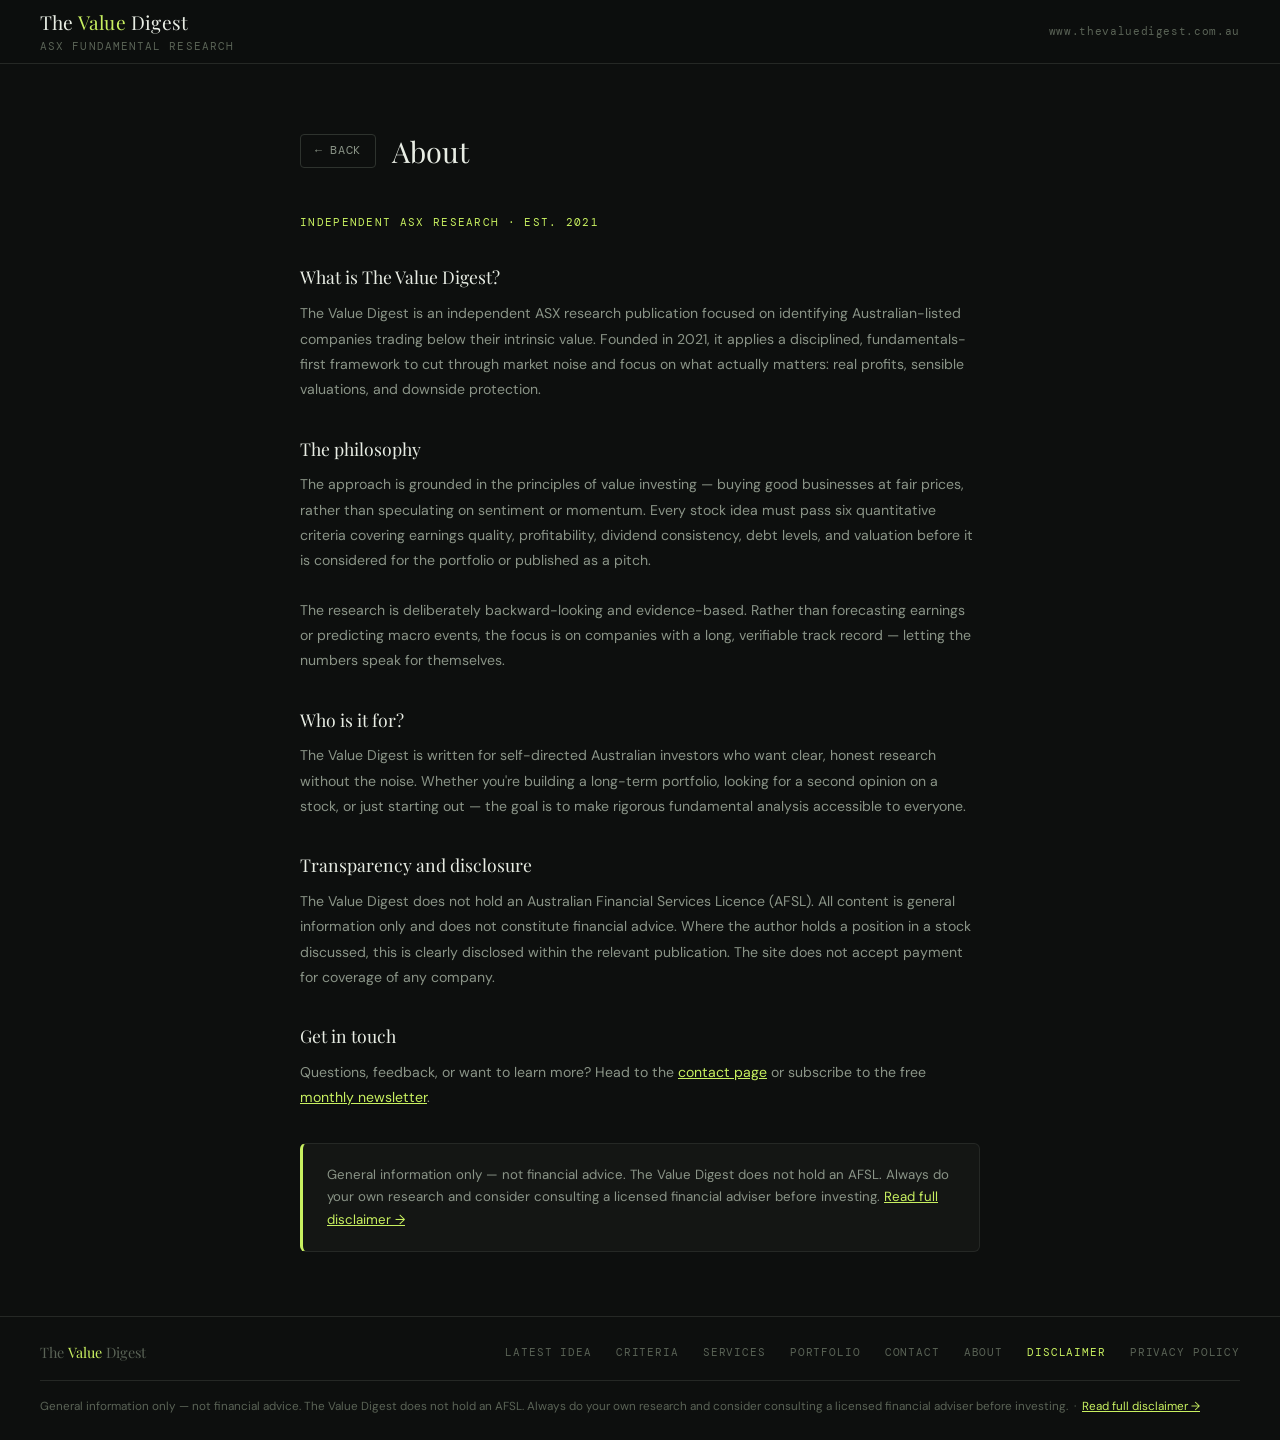
==== about.html @ a570417e "Add files via upload" ====
<!DOCTYPE html>
<html lang="en">
<head>
<meta charset="UTF-8">
<meta name="viewport" content="width=device-width, initial-scale=1.0">
<title>About | The Value Digest</title>
<meta name="description" content="About The Value Digest — independent ASX fundamental research built on a disciplined, evidence-based value investing philosophy for Australian equities.">
<link href="https://fonts.googleapis.com/css2?family=Playfair+Display:wght@400;500;700&family=DM+Sans:wght@300;400;500&family=DM+Mono:wght@400;500&display=swap" rel="stylesheet">
<link rel="stylesheet" href="styles.css">
<!-- Google AdSense -->
<script async src="https://pagead2.googlesyndication.com/pagead/js/adsbygoogle.js?client=ca-pub-3006809246984518" crossorigin="anonymous"></script>
</head>
<body>

<!-- NAV -->
<nav>
  <div>
    <a href="index.html" class="nav-logo">The <span>Value</span> Digest</a>
    <div class="nav-tagline">ASX Fundamental Research</div>
  </div>
  <div style="font-family: var(--mono); font-size: 0.68rem; color: var(--text3); letter-spacing: 0.06em;">
    www.thevaluedigest.com.au
  </div>
</nav>

<!-- MAIN -->
<main>
  <div class="page-wrap" style="max-width: 680px;">
    <div class="page-header">
      <a class="back-btn" href="index.html">← Back</a>
      <div class="page-title">About</div>
    </div>

    <div style="font-family:var(--mono);font-size:0.68rem;color:var(--accent);text-transform:uppercase;letter-spacing:0.12em;margin-bottom:2rem;">Independent ASX Research · Est. 2021</div>

    <div class="policy-section">
      <h2>What is The Value Digest?</h2>
      <p>The Value Digest is an independent ASX research publication focused on identifying Australian-listed companies trading below their intrinsic value. Founded in 2021, it applies a disciplined, fundamentals-first framework to cut through market noise and focus on what actually matters: real profits, sensible valuations, and downside protection.</p>
    </div>

    <div class="policy-section">
      <h2>The philosophy</h2>
      <p>The approach is grounded in the principles of value investing — buying good businesses at fair prices, rather than speculating on sentiment or momentum. Every stock idea must pass six quantitative criteria covering earnings quality, profitability, dividend consistency, debt levels, and valuation before it is considered for the portfolio or published as a pitch.</p>
      <br>
      <p>The research is deliberately backward-looking and evidence-based. Rather than forecasting earnings or predicting macro events, the focus is on companies with a long, verifiable track record — letting the numbers speak for themselves.</p>
    </div>

    <div class="policy-section">
      <h2>Who is it for?</h2>
      <p>The Value Digest is written for self-directed Australian investors who want clear, honest research without the noise. Whether you're building a long-term portfolio, looking for a second opinion on a stock, or just starting out — the goal is to make rigorous fundamental analysis accessible to everyone.</p>
    </div>

    <div class="policy-section">
      <h2>Transparency and disclosure</h2>
      <p>The Value Digest does not hold an Australian Financial Services Licence (AFSL). All content is general information only and does not constitute financial advice. Where the author holds a position in a stock discussed, this is clearly disclosed within the relevant publication. The site does not accept payment for coverage of any company.</p>
    </div>

    <div class="policy-section">
      <h2>Get in touch</h2>
      <p>Questions, feedback, or want to learn more? Head to the <a href="contact.html" style="color:var(--accent);">contact page</a> or subscribe to the free <a href="services.html" style="color:var(--accent);">monthly newsletter</a>.</p>
    </div>

    <div class="criteria-note" style="margin-top:2rem;">
      General information only — not financial advice. The Value Digest does not hold an AFSL. Always do your own research and consider consulting a licensed financial adviser before investing. <a href="disclaimer.html" style="color:var(--accent);">Read full disclaimer →</a>
    </div>
  </div>
</main>

<!-- FOOTER -->
<footer>
  <div class="footer-logo">The <span>Value</span> Digest</div>
  <div class="footer-links">
    <a href="idea.html">Latest idea</a>
    <a href="criteria.html">Criteria</a>
    <a href="services.html">Services</a>
    <a href="portfolio.html">Portfolio</a>
    <a href="contact.html">Contact</a>
    <a href="about.html">About</a>
    <a href="disclaimer.html" style="color:var(--accent);">Disclaimer</a>
    <a href="privacy-policy.html">Privacy Policy</a>
  </div>
  <p class="footer-disclaimer">
    General information only — not financial advice. The Value Digest does not hold an AFSL. Always do your own research and consider consulting a licensed financial adviser before investing.
    &nbsp;·&nbsp; <a href="disclaimer.html" style="color:var(--accent); white-space:nowrap;">Read full disclaimer →</a>
  </p>
</footer>

</body>
</html>
---- styles.css ----
:root {
  --bg: #0d0f0e;
  --surface: #141614;
  --surface2: #1a1d1a;
  --border: #252825;
  --border2: #2e332e;
  --accent: #c8f060;
  --accent2: #9ac43a;
  --text: #e8ede4;
  --text2: #8a9487;
  --text3: #5a6356;
  --red: #e85555;
  --green: #5bbf7a;
  --amber: #f0a830;
  --serif: 'Playfair Display', Georgia, serif;
  --sans: 'DM Sans', sans-serif;
  --mono: 'DM Mono', monospace;
}
* { margin: 0; padding: 0; box-sizing: border-box; }
html { scroll-behavior: smooth; }
body { background: var(--bg); color: var(--text); font-family: var(--sans); font-size: 15px; line-height: 1.6; min-height: 100vh; display: flex; flex-direction: column; }

/* NAV */
nav {
  position: sticky; top: 0; z-index: 100;
  background: rgba(13,15,14,0.95);
  backdrop-filter: blur(12px);
  border-bottom: 1px solid var(--border);
  padding: 0 2.5rem;
  display: flex; align-items: center; justify-content: space-between;
  height: 64px;
}
.nav-logo { font-family: var(--serif); font-size: 1.2rem; color: var(--text); text-decoration: none; letter-spacing: 0.01em; }
.nav-logo span { color: var(--accent); }
.nav-tagline { font-family: var(--mono); font-size: 0.68rem; color: var(--text3); letter-spacing: 0.1em; text-transform: uppercase; }

/* MAIN */
main { flex: 1; display: flex; flex-direction: column; align-items: center; padding: 4rem 2rem; }
.page-wrap { width: 100%; max-width: 820px; }

/* HERO */
.hero { text-align: center; max-width: 680px; margin-bottom: 4rem; }
.hero-eyebrow {
  font-family: var(--mono); font-size: 0.72rem; color: var(--accent);
  letter-spacing: 0.14em; text-transform: uppercase;
  display: inline-flex; align-items: center; gap: 10px; margin-bottom: 1.5rem;
}
.hero-eyebrow::before, .hero-eyebrow::after { content: ''; display: block; width: 20px; height: 1px; background: var(--accent); }
.hero h1 { font-family: var(--serif); font-size: clamp(2.2rem, 5vw, 3.6rem); font-weight: 400; line-height: 1.15; margin-bottom: 1.25rem; }
.hero h1 em { color: var(--accent); font-style: italic; }
.hero-sub { font-size: 1rem; color: var(--text2); line-height: 1.8; max-width: 520px; margin: 0 auto 1.5rem; }
.hero-divider { width: 40px; height: 1px; background: var(--border2); margin: 0 auto 1.5rem; }
.hero-focus { display: flex; justify-content: center; gap: 1.5rem; flex-wrap: wrap; font-family: var(--mono); font-size: 0.72rem; color: var(--text3); letter-spacing: 0.06em; text-transform: uppercase; }
.hero-focus span { display: flex; align-items: center; gap: 6px; }
.hero-focus span::before { content: '▸'; color: var(--accent); }

/* NAV BUTTONS */
.nav-buttons { display: grid; grid-template-columns: repeat(3, 1fr); gap: 1rem; width: 100%; max-width: 780px; margin-bottom: 2.5rem; }
.nav-btn { background: var(--surface); border: 1px solid var(--border); border-radius: 6px; padding: 1.5rem 1.25rem; text-decoration: none; color: var(--text); display: flex; flex-direction: column; align-items: flex-start; gap: 0.5rem; transition: border-color 0.2s, background 0.2s, transform 0.15s; }
.nav-btn:hover { border-color: var(--accent); background: var(--surface2); transform: translateY(-2px); }
.nav-btn-icon { font-size: 1.3rem; margin-bottom: 0.25rem; }
.nav-btn-title { font-family: var(--serif); font-size: 1.05rem; font-weight: 400; }
.nav-btn-desc { font-size: 0.78rem; color: var(--text3); line-height: 1.5; }
.nav-btn-arrow { font-family: var(--mono); font-size: 0.75rem; color: var(--accent); margin-top: auto; padding-top: 0.5rem; }

/* PAGE HEADER */
.page-header { display: flex; align-items: center; gap: 1rem; margin-bottom: 2.5rem; }
.back-btn { background: none; border: 1px solid var(--border2); color: var(--text2); padding: 7px 14px; border-radius: 4px; text-decoration: none; display: inline-block; font-family: var(--mono); font-size: 0.72rem; letter-spacing: 0.06em; text-transform: uppercase; transition: all 0.2s; white-space: nowrap; }
.back-btn:hover { border-color: var(--accent); color: var(--accent); }
.page-title { font-family: var(--serif); font-size: 1.8rem; font-weight: 400; }

/* SHARED SECTION LABEL */
.section-label { font-family: var(--mono); font-size: 0.68rem; color: var(--text3); text-transform: uppercase; letter-spacing: 0.1em; margin-bottom: 0.85rem; margin-top: 1.75rem; }

/* INVESTMENT CRITERIA */
.criteria-intro { font-size: 0.9rem; color: var(--text2); line-height: 1.75; margin-bottom: 2rem; max-width: 580px; }
.philosophy-block { background: var(--surface); border: 1px solid var(--border); border-radius: 6px; padding: 1.25rem 1.5rem; margin-bottom: 2rem; border-left: 3px solid var(--border2); }
.philosophy-block .ph-label { font-family: var(--mono); font-size: 0.68rem; color: var(--text3); text-transform: uppercase; letter-spacing: 0.08em; margin-bottom: 0.75rem; }
.philosophy-block ul { list-style: none; display: grid; grid-template-columns: 1fr 1fr; gap: 6px 2rem; }
.philosophy-block ul li { font-size: 0.83rem; color: var(--text2); display: flex; align-items: flex-start; gap: 6px; line-height: 1.55; }
.philosophy-block ul li::before { content: '▸'; color: var(--accent); flex-shrink: 0; font-family: var(--mono); }
.criteria-grid { display: grid; grid-template-columns: repeat(2, 1fr); gap: 1rem; margin-bottom: 1.5rem; }
.criteria-card { background: var(--surface); border: 1px solid var(--border); border-radius: 6px; padding: 1.25rem 1.5rem; transition: border-color 0.2s; }
.criteria-card:hover { border-color: var(--border2); }
.criteria-num { font-family: var(--mono); font-size: 0.68rem; color: var(--text3); margin-bottom: 0.4rem; }
.criteria-name { font-family: var(--serif); font-size: 1.05rem; margin-bottom: 0.5rem; color: var(--text); }
.criteria-desc { font-size: 0.83rem; color: var(--text2); line-height: 1.65; }
.criteria-threshold { font-family: var(--mono); font-size: 0.72rem; color: var(--accent); margin-top: 0.5rem; display: flex; align-items: center; gap: 5px; }
.criteria-threshold::before { content: '▸'; }
.criteria-sub { font-size: 0.78rem; color: var(--text3); margin-top: 0.4rem; line-height: 1.55; padding-left: 1rem; list-style: none; }
.criteria-sub li { display: flex; align-items: flex-start; gap: 5px; margin-bottom: 2px; }
.criteria-sub li::before { content: '—'; color: var(--border2); flex-shrink: 0; }
.criteria-note { background: var(--surface); border: 1px solid var(--border); border-radius: 6px; padding: 1.25rem 1.5rem; font-size: 0.83rem; color: var(--text2); line-height: 1.7; border-left: 3px solid var(--accent); }
.val-table { width: 100%; border-collapse: collapse; margin-top: 0.6rem; }
.val-table tr { border-bottom: 1px solid var(--border); }
.val-table tr:last-child { border-bottom: none; }
.val-table td { padding: 5px 0; font-size: 0.78rem; color: var(--text2); vertical-align: top; }
.val-table td:first-child { color: var(--text3); width: 60%; }
.val-table td:last-child { font-family: var(--mono); color: var(--accent); font-size: 0.72rem; text-align: right; }

/* SERVICES */
.services-grid { display: grid; grid-template-columns: repeat(2, 1fr); gap: 1rem; margin-bottom: 2rem; max-width: 680px; }
.service-card { background: var(--surface); border: 1px solid var(--border); border-radius: 6px; padding: 1.5rem; display: flex; flex-direction: column; transition: border-color 0.2s; }
.service-card:hover { border-color: var(--border2); }
.service-icon { font-size: 1.4rem; margin-bottom: 0.75rem; }
.service-name { font-family: var(--serif); font-size: 1.05rem; margin-bottom: 0.5rem; }
.service-desc { font-size: 0.82rem; color: var(--text2); line-height: 1.65; flex: 1; margin-bottom: 1rem; }
.service-desc ul { list-style: none; padding: 0; margin-top: 0.4rem; }
.service-desc ul li { display: flex; align-items: flex-start; gap: 6px; padding: 2px 0; }
.service-desc ul li::before { content: '▸'; color: var(--accent); font-family: var(--mono); flex-shrink: 0; font-size: 0.7rem; margin-top: 3px; }
.service-price { font-family: var(--mono); font-size: 0.75rem; color: var(--accent); margin-bottom: 1rem; }
.service-note { font-family: var(--mono); font-size: 0.68rem; color: var(--green); margin-bottom: 1rem; }
.btn-primary { background: var(--accent); color: #0d0f0e; padding: 10px 20px; border-radius: 4px; font-weight: 500; font-size: 0.85rem; border: none; cursor: pointer; transition: background 0.2s; width: 100%; text-align: center; display: inline-block; }
.btn-primary:hover { background: var(--accent2); }
.btn-ghost { border: 1px solid var(--border2); color: var(--text2); padding: 10px 20px; border-radius: 4px; font-size: 0.85rem; transition: all 0.2s; text-align: center; display: inline-block; cursor: pointer; background: none; width: 100%; }
.btn-ghost:hover { border-color: var(--accent); color: var(--accent); }

/* NEWSLETTER MODAL */
.modal-overlay { display: none; position: fixed; inset: 0; background: rgba(0,0,0,0.7); z-index: 200; align-items: center; justify-content: center; }
.modal-overlay.open { display: flex; }
.modal { background: var(--surface); border: 1px solid var(--border); border-radius: 6px; padding: 2rem; width: 100%; max-width: 400px; position: relative; }
.modal-title { font-family: var(--serif); font-size: 1.2rem; margin-bottom: 0.4rem; }
.modal-sub { font-size: 0.82rem; color: var(--text2); margin-bottom: 1.5rem; }
.modal-close { position: absolute; top: 1rem; right: 1rem; background: none; border: none; color: var(--text3); cursor: pointer; font-size: 1.2rem; line-height: 1; }
.modal-close:hover { color: var(--text); }
.mfield { margin-bottom: 1rem; }
.mfield label { display: block; font-family: var(--mono); font-size: 0.65rem; color: var(--text3); text-transform: uppercase; letter-spacing: 0.08em; margin-bottom: 0.4rem; }
.mfield input { width: 100%; background: var(--bg); border: 1px solid var(--border2); border-radius: 4px; padding: 9px 12px; color: var(--text); font-family: var(--sans); font-size: 0.88rem; outline: none; transition: border-color 0.2s; }
.mfield input:focus { border-color: var(--accent); }
.mfield input::placeholder { color: var(--text3); }

/* PORTFOLIO */
.portfolio-disclaimer { background: var(--surface); border: 1px solid var(--border); border-radius: 6px; padding: 1rem 1.25rem; font-size: 0.8rem; color: var(--text3); line-height: 1.65; border-left: 3px solid var(--border2); margin-bottom: 1.75rem; }
.portfolio-disclaimer strong { color: var(--text2); }
.portfolio-date { font-family: var(--mono); font-size: 0.72rem; color: var(--text3); margin-bottom: 1.25rem; letter-spacing: 0.06em; }
.portfolio-stats { display: grid; grid-template-columns: repeat(3, 1fr); gap: 0.75rem; margin-bottom: 2rem; }
.pstat { background: var(--surface); border: 1px solid var(--border); border-radius: 6px; padding: 1rem 1.25rem; }
.pstat-num { font-family: var(--serif); font-size: 1.5rem; color: var(--accent); }
.pstat-label { font-size: 0.72rem; color: var(--text3); margin-top: 3px; line-height: 1.4; }
.port-table { width: 100%; border-collapse: collapse; font-size: 0.82rem; margin-bottom: 0.5rem; }
.port-table thead tr { border-bottom: 1px solid var(--border2); }
.port-table th { font-family: var(--mono); font-size: 0.63rem; color: var(--text3); text-transform: uppercase; letter-spacing: 0.08em; padding: 8px 10px; text-align: right; font-weight: 400; }
.port-table th:first-child { text-align: left; }
.port-table td { padding: 9px 10px; border-bottom: 1px solid var(--border); vertical-align: middle; text-align: right; }
.port-table td:first-child { text-align: left; }
.port-table tr:hover td { background: var(--surface2); }
.port-table tr:last-child td { border-bottom: none; }
.t-ticker { font-family: var(--mono); font-size: 0.8rem; color: var(--accent); }
.t-num { font-family: var(--mono); }
.t-green { color: var(--green); }
.t-red { color: var(--red); }
.row-highlight td { background: rgba(200,240,96,0.04); }
.row-highlight:hover td { background: rgba(200,240,96,0.07) !important; }
.bar-cell { width: 80px; padding-right: 14px; }
.bar-wrap { background: var(--surface2); border-radius: 2px; height: 5px; overflow: hidden; }
.bar-fill { height: 5px; border-radius: 2px; background: var(--accent); opacity: 0.7; }
.table-note { font-size: 0.78rem; color: var(--text3); margin-top: 0.85rem; font-style: italic; }

/* VALUE IDEA */
.idea-card { background: var(--surface); border: 1px solid var(--border); border-radius: 6px; overflow: hidden; }
.idea-top { padding: 2rem; border-bottom: 1px solid var(--border); }
.idea-meta { display: flex; gap: 10px; align-items: center; margin-bottom: 1rem; flex-wrap: wrap; }
.badge { font-family: var(--mono); font-size: 0.68rem; padding: 4px 10px; border-radius: 3px; }
.badge-sector { background: #1e2b1e; color: var(--green); border: 1px solid #2a3e2a; }
.badge-new { background: #1e2218; color: var(--accent); border: 1px solid #2e3520; }
.badge-held { background: #1e1e2b; color: #7a9acc; border: 1px solid #2a2e3e; }
.idea-title { font-family: var(--serif); font-size: 1.7rem; font-weight: 400; line-height: 1.2; margin-bottom: 0.25rem; }
.idea-subtitle { font-family: var(--mono); font-size: 0.82rem; color: var(--accent); margin-bottom: 0.85rem; letter-spacing: 0.04em; }
.idea-thesis { font-size: 0.9rem; color: var(--text2); line-height: 1.75; }
.idea-section { padding: 1.5rem 2rem; border-top: 1px solid var(--border); }
.idea-section-label { font-family: var(--mono); font-size: 0.68rem; color: var(--text3); text-transform: uppercase; letter-spacing: 0.08em; margin-bottom: 0.85rem; }
.about-text { font-size: 0.85rem; color: var(--text2); line-height: 1.75; }
.about-text strong { color: var(--text); font-weight: 500; }
.key-stats { display: grid; grid-template-columns: repeat(3, 1fr); gap: 0.75rem; }
.kstat { background: var(--surface2); border: 1px solid var(--border); border-radius: 4px; padding: 0.85rem 1rem; }
.kstat-val { font-family: var(--serif); font-size: 1.4rem; color: var(--accent); }
.kstat-val.green { color: var(--green); }
.kstat-val.amber { color: var(--amber); }
.kstat-label { font-size: 0.72rem; color: var(--text3); margin-top: 2px; }
.hist-wrap { overflow-x: auto; }
.hist-table { width: 100%; border-collapse: collapse; font-size: 0.78rem; min-width: 680px; }
.hist-table thead tr { border-bottom: 1px solid var(--border2); }
.hist-table th { font-family: var(--mono); font-size: 0.62rem; color: var(--text3); text-transform: uppercase; letter-spacing: 0.06em; padding: 7px 10px; text-align: right; font-weight: 400; white-space: nowrap; }
.hist-table th:first-child { text-align: left; min-width: 150px; }
.hist-table td { padding: 8px 10px; border-bottom: 1px solid var(--border); color: var(--text2); text-align: right; font-family: var(--mono); font-size: 0.78rem; white-space: nowrap; }
.hist-table td:first-child { text-align: left; color: var(--text); font-family: var(--sans); font-size: 0.82rem; }
.hist-table tr:hover td { background: var(--surface2); }
.hist-table tr:last-child td { border-bottom: none; }
.hist-highlight td { background: rgba(200,240,96,0.04); }
.hist-highlight:hover td { background: rgba(200,240,96,0.07) !important; }
.commentary-text { font-size: 0.88rem; color: var(--text2); line-height: 1.8; }

/* CONTACT */
.form-card { background: var(--surface); border: 1px solid var(--border); border-radius: 6px; padding: 2rem; max-width: 560px; }
.field { margin-bottom: 1.25rem; }
.field label { display: block; font-family: var(--mono); font-size: 0.68rem; color: var(--text3); text-transform: uppercase; letter-spacing: 0.08em; margin-bottom: 0.5rem; }
.field input, .field select, .field textarea { width: 100%; background: var(--bg); border: 1px solid var(--border2); border-radius: 4px; padding: 10px 12px; color: var(--text); font-family: var(--sans); font-size: 0.88rem; outline: none; transition: border-color 0.2s; -webkit-appearance: none; }
.field select { cursor: pointer; background-image: url("data:image/svg+xml,%3Csvg xmlns='http://www.w3.org/2000/svg' width='12' height='8' viewBox='0 0 12 8'%3E%3Cpath d='M1 1l5 5 5-5' stroke='%235a6356' stroke-width='1.5' fill='none'/%3E%3C/svg%3E"); background-repeat: no-repeat; background-position: right 12px center; padding-right: 32px; }
.field input:focus, .field select:focus, .field textarea:focus { border-color: var(--accent); }
.field textarea { resize: vertical; min-height: 110px; line-height: 1.6; }
.field input::placeholder, .field textarea::placeholder { color: var(--text3); }
.hp-field { position: absolute; left: -9999px; opacity: 0; height: 0; overflow: hidden; }
.captcha-box { background: var(--surface2); border: 1px solid var(--border); border-radius: 4px; padding: 1rem 1.25rem; display: flex; align-items: center; gap: 1rem; flex-wrap: wrap; }
.captcha-question { font-family: var(--mono); font-size: 0.9rem; color: var(--text); flex-shrink: 0; }
.captcha-input { width: 70px; background: var(--bg); border: 1px solid var(--border2); border-radius: 4px; padding: 8px 10px; color: var(--text); font-family: var(--mono); font-size: 0.9rem; text-align: center; outline: none; transition: border-color 0.2s; }
.captcha-input:focus { border-color: var(--accent); }
.captcha-hint { font-size: 0.75rem; color: var(--text3); margin-top: 6px; }
.captcha-error { font-size: 0.75rem; color: var(--red); display: none; margin-top: 4px; }
.btn-submit { background: var(--accent); color: #0d0f0e; padding: 11px 28px; border-radius: 4px; font-weight: 500; font-size: 0.9rem; border: none; cursor: pointer; transition: background 0.2s; width: 100%; margin-top: 0.5rem; }
.btn-submit:hover { background: var(--accent2); }
.btn-submit:disabled { opacity: 0.4; cursor: not-allowed; }
.success-msg { display: none; background: #1a2e1a; border: 1px solid #2a3e2a; border-radius: 4px; padding: 1.25rem 1.5rem; font-size: 0.88rem; color: var(--green); line-height: 1.65; margin-top: 1rem; }
.error-msg { display: none; background: #2e1a1a; border: 1px solid #3e2a2a; border-radius: 4px; padding: 1rem 1.25rem; font-size: 0.85rem; color: var(--red); margin-top: 1rem; }

/* PRIVACY POLICY */
.policy-section { margin-bottom: 2rem; }
.policy-section h2 { font-family: var(--serif); font-size: 1.1rem; font-weight: 400; color: var(--text); margin-bottom: 0.6rem; }
.policy-section p, .policy-section li { font-size: 0.88rem; color: var(--text2); line-height: 1.8; }
.policy-section ul { list-style: none; padding: 0; margin-top: 0.5rem; }
.policy-section ul li { display: flex; align-items: flex-start; gap: 8px; margin-bottom: 4px; }
.policy-section ul li::before { content: '▸'; color: var(--accent); font-family: var(--mono); flex-shrink: 0; font-size: 0.7rem; margin-top: 4px; }
.policy-updated { font-family: var(--mono); font-size: 0.68rem; color: var(--text3); letter-spacing: 0.08em; text-transform: uppercase; margin-bottom: 2rem; }

/* FOOTER */
footer { border-top: 1px solid var(--border); padding: 1.5rem 2.5rem; display: flex; justify-content: space-between; align-items: center; flex-wrap: wrap; gap: 1rem; }
.footer-logo { font-family: var(--serif); font-size: 0.9rem; color: var(--text3); }
.footer-logo span { color: var(--accent); }
.footer-links { display: flex; gap: 1.5rem; }
.footer-links a { font-family: var(--mono); font-size: 0.68rem; color: var(--text3); text-decoration: none; text-transform: uppercase; letter-spacing: 0.08em; transition: color 0.2s; }
.footer-links a:hover { color: var(--accent); }
.footer-disclaimer { width: 100%; font-size: 0.73rem; color: var(--text3); line-height: 1.6; border-top: 1px solid var(--border); padding-top: 1rem; }

@media (max-width: 700px) {
  .nav-buttons { grid-template-columns: 1fr 1fr; }
  .criteria-grid { grid-template-columns: 1fr; }
  .services-grid { grid-template-columns: 1fr; }
  .portfolio-stats { grid-template-columns: repeat(2, 1fr); }
  .key-stats { grid-template-columns: repeat(2, 1fr); }
  .philosophy-block ul { grid-template-columns: 1fr; }
  .nav-tagline { display: none; }
  footer { flex-direction: column; align-items: flex-start; }
}
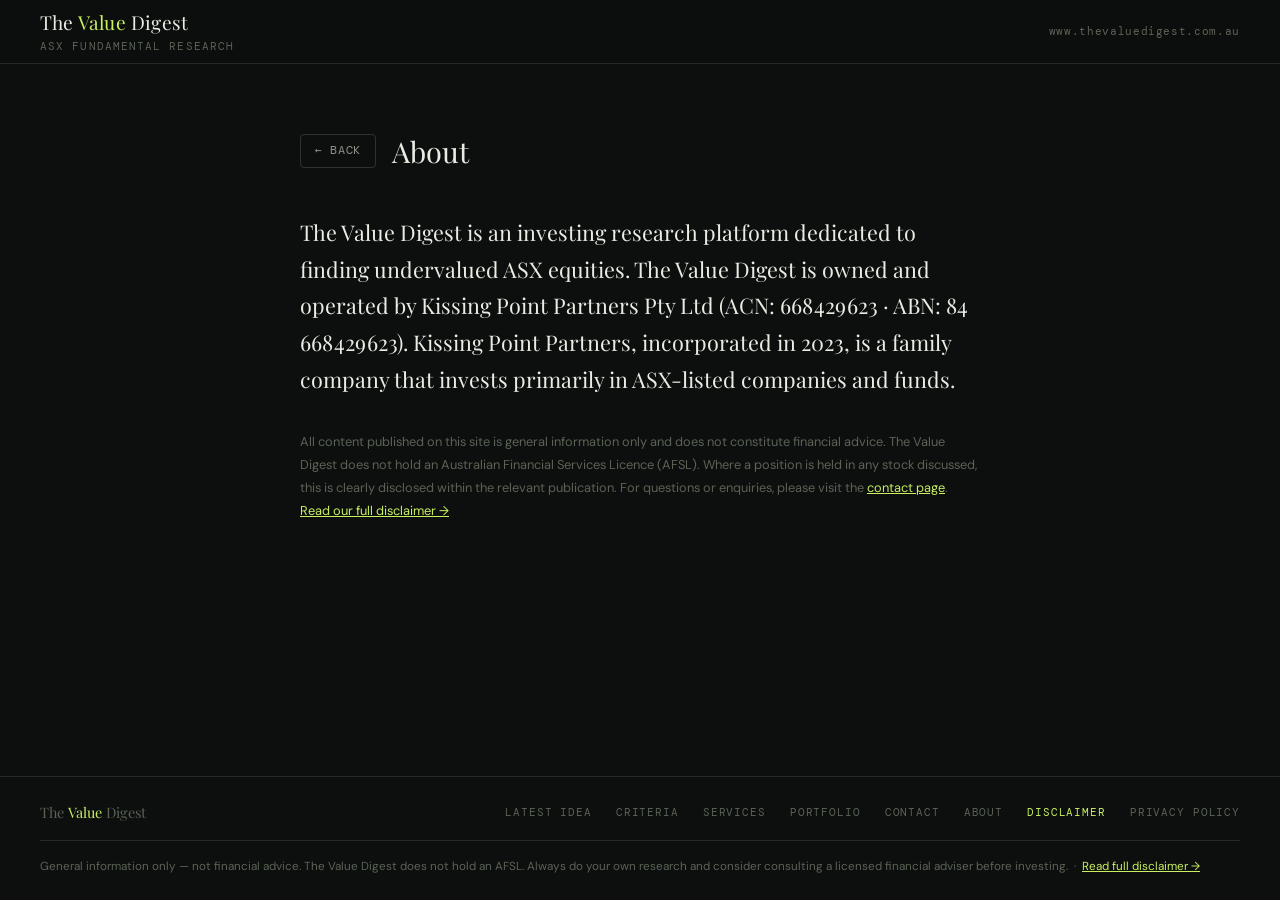
==== commit 5288c94c: "Add files via upload" ====
--- a/about.html
+++ b/about.html
@@ -31,37 +31,12 @@
       <div class="page-title">About</div>
     </div>
 
-    <div style="font-family:var(--mono);font-size:0.68rem;color:var(--accent);text-transform:uppercase;letter-spacing:0.12em;margin-bottom:2rem;">Independent ASX Research · Est. 2021</div>
-
     <div class="policy-section">
-      <h2>What is The Value Digest?</h2>
-      <p>The Value Digest is an independent ASX research publication focused on identifying Australian-listed companies trading below their intrinsic value. Founded in 2021, it applies a disciplined, fundamentals-first framework to cut through market noise and focus on what actually matters: real profits, sensible valuations, and downside protection.</p>
+      <p style="font-family:var(--serif); font-size:1.35rem; line-height:1.7; color:var(--text);">The Value Digest is an investing research platform dedicated to finding undervalued ASX equities. The Value Digest is owned and operated by Kissing Point Partners Pty Ltd (ACN: 668&thinsp;429&thinsp;623 · ABN: 84&thinsp;668&thinsp;429&thinsp;623). Kissing Point Partners, incorporated in 2023, is a family company that invests primarily in ASX-listed companies and funds.</p>
     </div>
 
     <div class="policy-section">
-      <h2>The philosophy</h2>
-      <p>The approach is grounded in the principles of value investing — buying good businesses at fair prices, rather than speculating on sentiment or momentum. Every stock idea must pass six quantitative criteria covering earnings quality, profitability, dividend consistency, debt levels, and valuation before it is considered for the portfolio or published as a pitch.</p>
-      <br>
-      <p>The research is deliberately backward-looking and evidence-based. Rather than forecasting earnings or predicting macro events, the focus is on companies with a long, verifiable track record — letting the numbers speak for themselves.</p>
-    </div>
-
-    <div class="policy-section">
-      <h2>Who is it for?</h2>
-      <p>The Value Digest is written for self-directed Australian investors who want clear, honest research without the noise. Whether you're building a long-term portfolio, looking for a second opinion on a stock, or just starting out — the goal is to make rigorous fundamental analysis accessible to everyone.</p>
-    </div>
-
-    <div class="policy-section">
-      <h2>Transparency and disclosure</h2>
-      <p>The Value Digest does not hold an Australian Financial Services Licence (AFSL). All content is general information only and does not constitute financial advice. Where the author holds a position in a stock discussed, this is clearly disclosed within the relevant publication. The site does not accept payment for coverage of any company.</p>
-    </div>
-
-    <div class="policy-section">
-      <h2>Get in touch</h2>
-      <p>Questions, feedback, or want to learn more? Head to the <a href="contact.html" style="color:var(--accent);">contact page</a> or subscribe to the free <a href="services.html" style="color:var(--accent);">monthly newsletter</a>.</p>
-    </div>
-
-    <div class="criteria-note" style="margin-top:2rem;">
-      General information only — not financial advice. The Value Digest does not hold an AFSL. Always do your own research and consider consulting a licensed financial adviser before investing. <a href="disclaimer.html" style="color:var(--accent);">Read full disclaimer →</a>
+      <p style="font-size:0.8rem; color:var(--text3); line-height:1.8;">All content published on this site is general information only and does not constitute financial advice. The Value Digest does not hold an Australian Financial Services Licence (AFSL). Where a position is held in any stock discussed, this is clearly disclosed within the relevant publication. For questions or enquiries, please visit the <a href="contact.html" style="color:var(--accent);">contact page</a>. <a href="disclaimer.html" style="color:var(--accent);">Read our full disclaimer →</a></p>
     </div>
   </div>
 </main>
